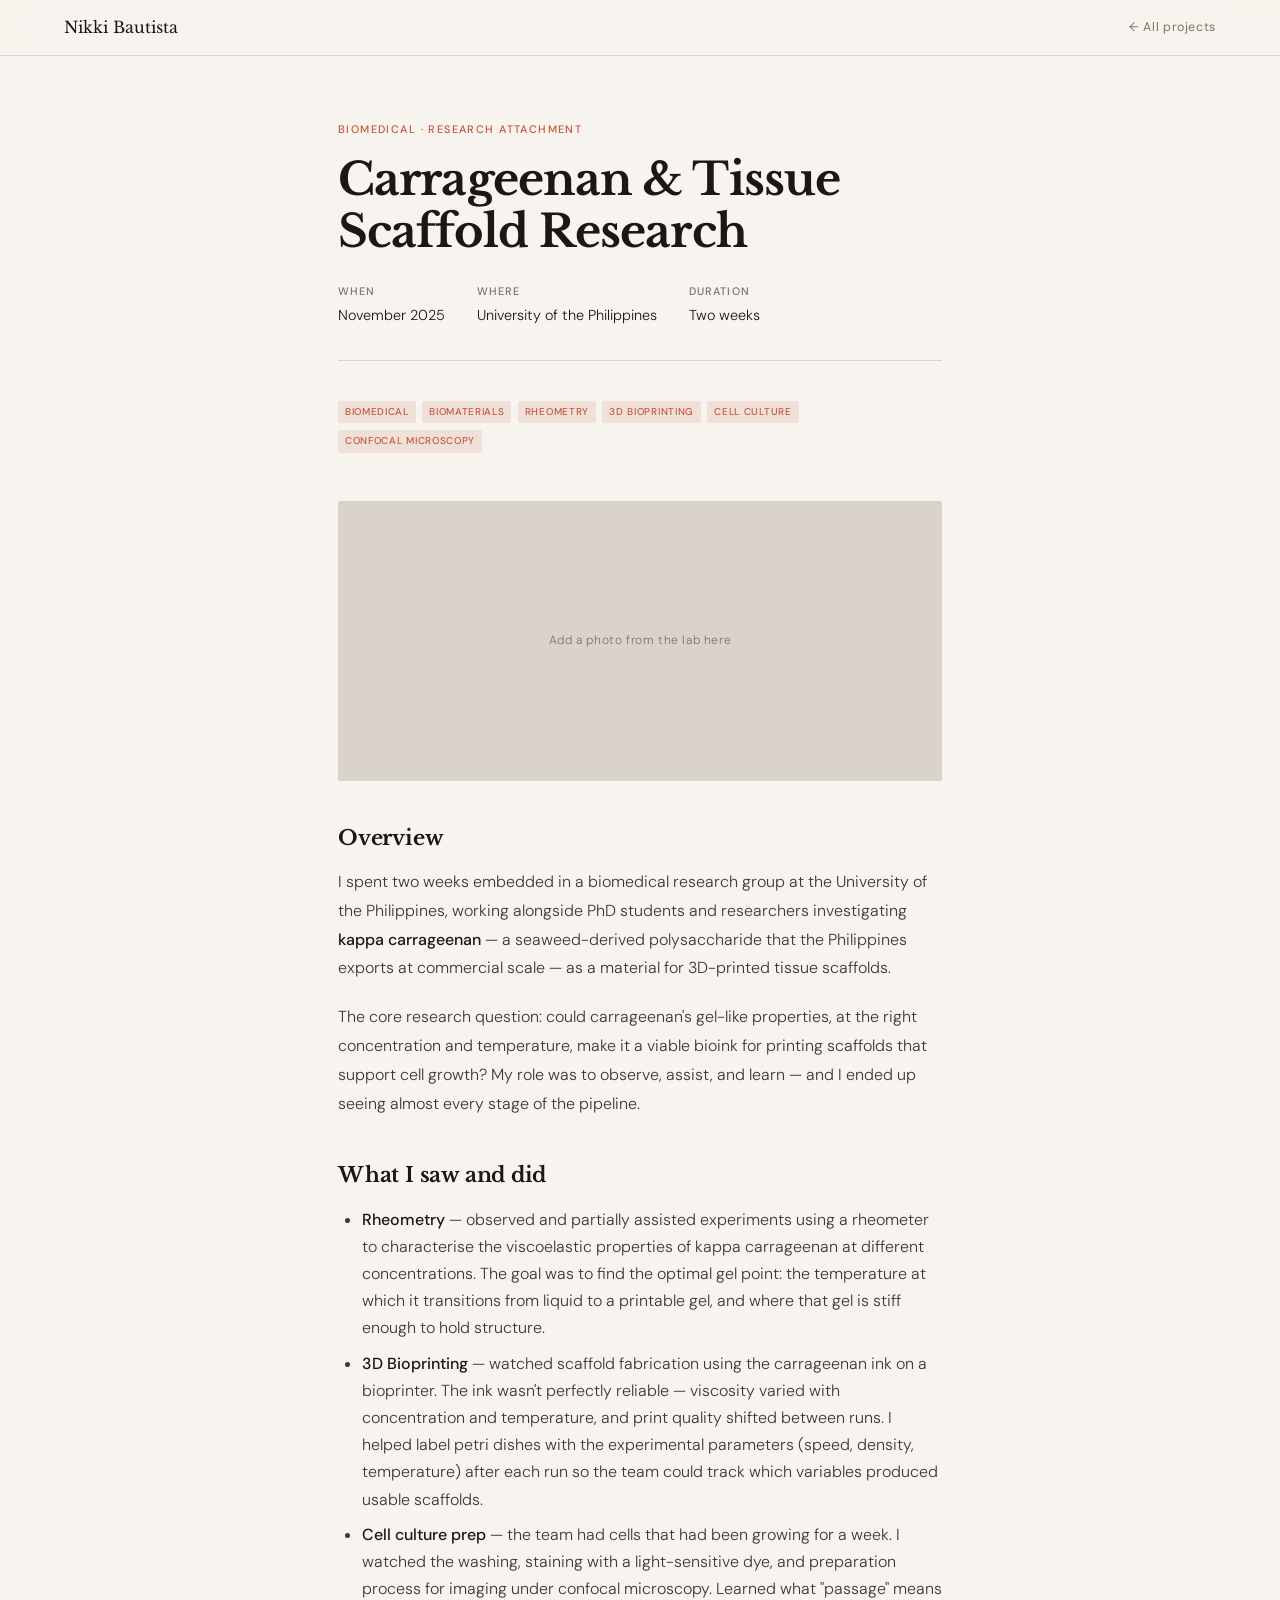
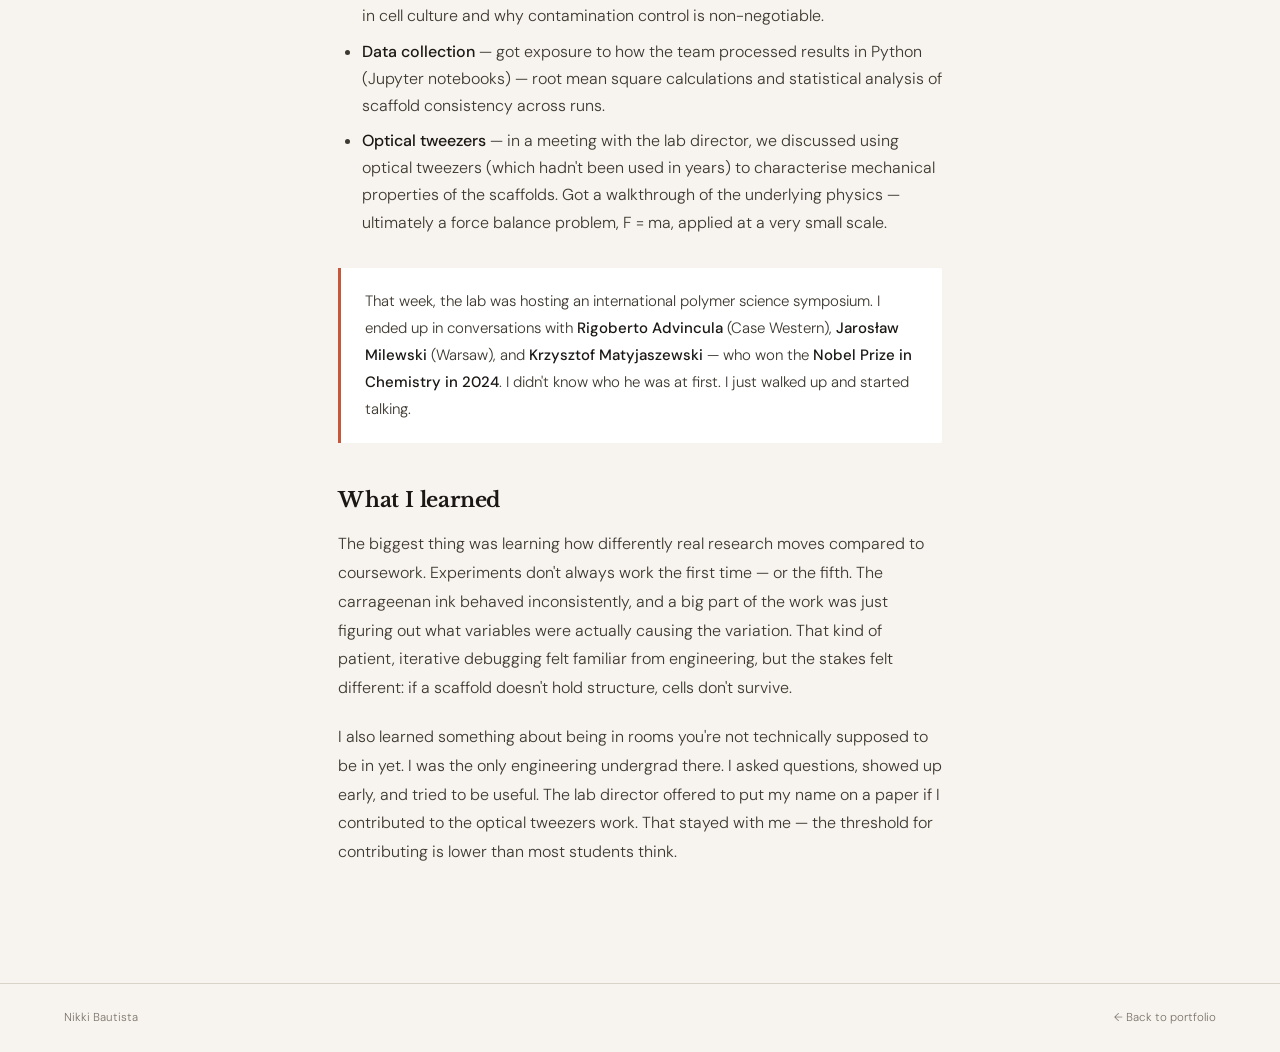
==== projects/biomedical-lab.html @ 65f983f9 "Initial portfolio — index, elevator, biomedical project pages" ====
<!DOCTYPE html>
<html lang="en">
<head>
  <meta charset="UTF-8" />
  <meta name="viewport" content="width=device-width, initial-scale=1.0" />
  <title>Biomedical Research — Nikki Bautista</title>
  <link rel="preconnect" href="https://fonts.googleapis.com" />
  <link rel="preconnect" href="https://fonts.gstatic.com" crossorigin />
  <link href="https://fonts.googleapis.com/css2?family=Libre+Baskerville:ital,wght@0,400;0,700;1,400&family=DM+Sans:opsz,wght@9..40,300;9..40,400;9..40,500&display=swap" rel="stylesheet" />
  <style>
    *, *::before, *::after { box-sizing: border-box; margin: 0; padding: 0; }
    :root {
      --cream: #F7F4EF; --ink: #1A1714; --ink-soft: #3D3830; --ink-muted: #7A7368;
      --accent: #C8563A; --accent-light: #F0E0DA; --rule: #D9D3C9; --white: #FFFFFF;
      --serif: 'Libre Baskerville', Georgia, serif; --sans: 'DM Sans', system-ui, sans-serif;
    }
    html { font-size: 16px; scroll-behavior: smooth; }
    body { background: var(--cream); color: var(--ink); font-family: var(--sans); font-weight: 300; line-height: 1.7; -webkit-font-smoothing: antialiased; }
    nav { position: fixed; top: 0; left: 0; right: 0; z-index: 100; background: rgba(247,244,239,0.94); backdrop-filter: blur(14px); -webkit-backdrop-filter: blur(14px); border-bottom: 1px solid var(--rule); padding: 0 clamp(1.5rem,5vw,4rem); height: 56px; display: flex; align-items: center; justify-content: space-between; }
    .nav-name { font-family: var(--serif); font-size: 1rem; color: var(--ink); text-decoration: none; }
    .nav-back { font-size: 0.78rem; font-weight: 400; letter-spacing: 0.05em; color: var(--ink-muted); text-decoration: none; display: flex; align-items: center; gap: 0.4rem; transition: color 0.2s; }
    .nav-back:hover { color: var(--accent); }
    .page { padding-top: calc(56px + 4rem); padding-bottom: 6rem; max-width: 700px; margin: 0 auto; padding-left: clamp(1.5rem,5vw,3rem); padding-right: clamp(1.5rem,5vw,3rem); }
    .project-eyebrow { font-size: 0.68rem; font-weight: 500; letter-spacing: 0.13em; text-transform: uppercase; color: var(--accent); margin-bottom: 1rem; }
    h1 { font-family: var(--serif); font-size: clamp(1.9rem, 5vw, 2.8rem); font-weight: 700; line-height: 1.15; letter-spacing: -0.02em; margin-bottom: 1.5rem; }
    .meta { display: flex; gap: 2rem; flex-wrap: wrap; margin-bottom: 2.5rem; padding-bottom: 2rem; border-bottom: 1px solid var(--rule); }
    .meta-label { font-size: 0.68rem; font-weight: 500; letter-spacing: 0.1em; text-transform: uppercase; color: var(--ink-muted); margin-bottom: 0.2rem; }
    .meta-value { font-size: 0.9rem; color: var(--ink); }
    .project-tags { display: flex; flex-wrap: wrap; gap: 0.4rem; margin-bottom: 3rem; }
    .project-tag { font-size: 0.62rem; font-weight: 500; letter-spacing: 0.07em; text-transform: uppercase; padding: 0.3em 0.7em; background: var(--accent-light); color: var(--accent); border-radius: 2px; }
    .prose h2 { font-family: var(--serif); font-size: 1.3rem; font-weight: 700; margin: 2.5rem 0 0.75rem; letter-spacing: -0.01em; }
    .prose p { color: var(--ink-soft); font-size: 1rem; margin-bottom: 1.25rem; line-height: 1.8; }
    .prose ul { margin: 0 0 1.25rem 1.5rem; color: var(--ink-soft); }
    .prose li { margin-bottom: 0.5rem; font-size: 1rem; line-height: 1.7; }
    .prose strong { color: var(--ink); font-weight: 500; }
    .callout { background: var(--white); border-left: 3px solid var(--accent); padding: 1.25rem 1.5rem; margin: 2rem 0; border-radius: 0 2px 2px 0; }
    .callout p { margin-bottom: 0; font-size: 0.9375rem; }
    .image-placeholder { background: var(--rule); border-radius: 2px; width: 100%; height: 280px; display: flex; align-items: center; justify-content: center; font-size: 0.75rem; color: var(--ink-muted); margin: 2.5rem 0; letter-spacing: 0.05em; }
    footer { border-top: 1px solid var(--rule); padding: 1.5rem clamp(1.5rem,5vw,4rem); display: flex; justify-content: space-between; align-items: center; font-size: 0.72rem; color: var(--ink-muted); }
    footer a { color: inherit; text-decoration: none; }
  </style>
</head>
<body>
  <nav>
    <a href="../index.html" class="nav-name">Nikki Bautista</a>
    <a href="../index.html#projects" class="nav-back">← All projects</a>
  </nav>

  <div class="page">
    <div class="project-eyebrow">Biomedical · Research Attachment</div>
    <h1>Carrageenan &amp; Tissue Scaffold Research</h1>

    <div class="meta">
      <div class="meta-item">
        <div class="meta-label">When</div>
        <div class="meta-value">November 2025</div>
      </div>
      <div class="meta-item">
        <div class="meta-label">Where</div>
        <div class="meta-value">University of the Philippines</div>
      </div>
      <div class="meta-item">
        <div class="meta-label">Duration</div>
        <div class="meta-value">Two weeks</div>
      </div>
    </div>

    <div class="project-tags">
      <span class="project-tag">Biomedical</span>
      <span class="project-tag">Biomaterials</span>
      <span class="project-tag">Rheometry</span>
      <span class="project-tag">3D Bioprinting</span>
      <span class="project-tag">Cell Culture</span>
      <span class="project-tag">Confocal Microscopy</span>
    </div>

    <div class="image-placeholder">Add a photo from the lab here</div>

    <div class="prose">
      <h2>Overview</h2>
      <p>
        I spent two weeks embedded in a biomedical research group at the University of the Philippines, working alongside PhD students and researchers investigating <strong>kappa carrageenan</strong> — a seaweed-derived polysaccharide that the Philippines exports at commercial scale — as a material for 3D-printed tissue scaffolds.
      </p>
      <p>
        The core research question: could carrageenan's gel-like properties, at the right concentration and temperature, make it a viable bioink for printing scaffolds that support cell growth? My role was to observe, assist, and learn — and I ended up seeing almost every stage of the pipeline.
      </p>

      <h2>What I saw and did</h2>
      <ul>
        <li><strong>Rheometry</strong> — observed and partially assisted experiments using a rheometer to characterise the viscoelastic properties of kappa carrageenan at different concentrations. The goal was to find the optimal gel point: the temperature at which it transitions from liquid to a printable gel, and where that gel is stiff enough to hold structure.</li>
        <li><strong>3D Bioprinting</strong> — watched scaffold fabrication using the carrageenan ink on a bioprinter. The ink wasn't perfectly reliable — viscosity varied with concentration and temperature, and print quality shifted between runs. I helped label petri dishes with the experimental parameters (speed, density, temperature) after each run so the team could track which variables produced usable scaffolds.</li>
        <li><strong>Cell culture prep</strong> — the team had cells that had been growing for a week. I watched the washing, staining with a light-sensitive dye, and preparation process for imaging under confocal microscopy. Learned what "passage" means in cell culture and why contamination control is non-negotiable.</li>
        <li><strong>Data collection</strong> — got exposure to how the team processed results in Python (Jupyter notebooks) — root mean square calculations and statistical analysis of scaffold consistency across runs.</li>
        <li><strong>Optical tweezers</strong> — in a meeting with the lab director, we discussed using optical tweezers (which hadn't been used in years) to characterise mechanical properties of the scaffolds. Got a walkthrough of the underlying physics — ultimately a force balance problem, F = ma, applied at a very small scale.</li>
      </ul>

      <div class="callout">
        <p>
          That week, the lab was hosting an international polymer science symposium. I ended up in conversations with <strong>Rigoberto Advincula</strong> (Case Western), <strong>Jarosław Milewski</strong> (Warsaw), and <strong>Krzysztof Matyjaszewski</strong> — who won the <strong>Nobel Prize in Chemistry in 2024</strong>. I didn't know who he was at first. I just walked up and started talking.
        </p>
      </div>

      <h2>What I learned</h2>
      <p>
        The biggest thing was learning how differently real research moves compared to coursework. Experiments don't always work the first time — or the fifth. The carrageenan ink behaved inconsistently, and a big part of the work was just figuring out what variables were actually causing the variation. That kind of patient, iterative debugging felt familiar from engineering, but the stakes felt different: if a scaffold doesn't hold structure, cells don't survive.
      </p>
      <p>
        I also learned something about being in rooms you're not technically supposed to be in yet. I was the only engineering undergrad there. I asked questions, showed up early, and tried to be useful. The lab director offered to put my name on a paper if I contributed to the optical tweezers work. That stayed with me — the threshold for contributing is lower than most students think.
      </p>
    </div>
  </div>

  <footer>
    <span>Nikki Bautista</span>
    <a href="../index.html">← Back to portfolio</a>
  </footer>
</body>
</html>
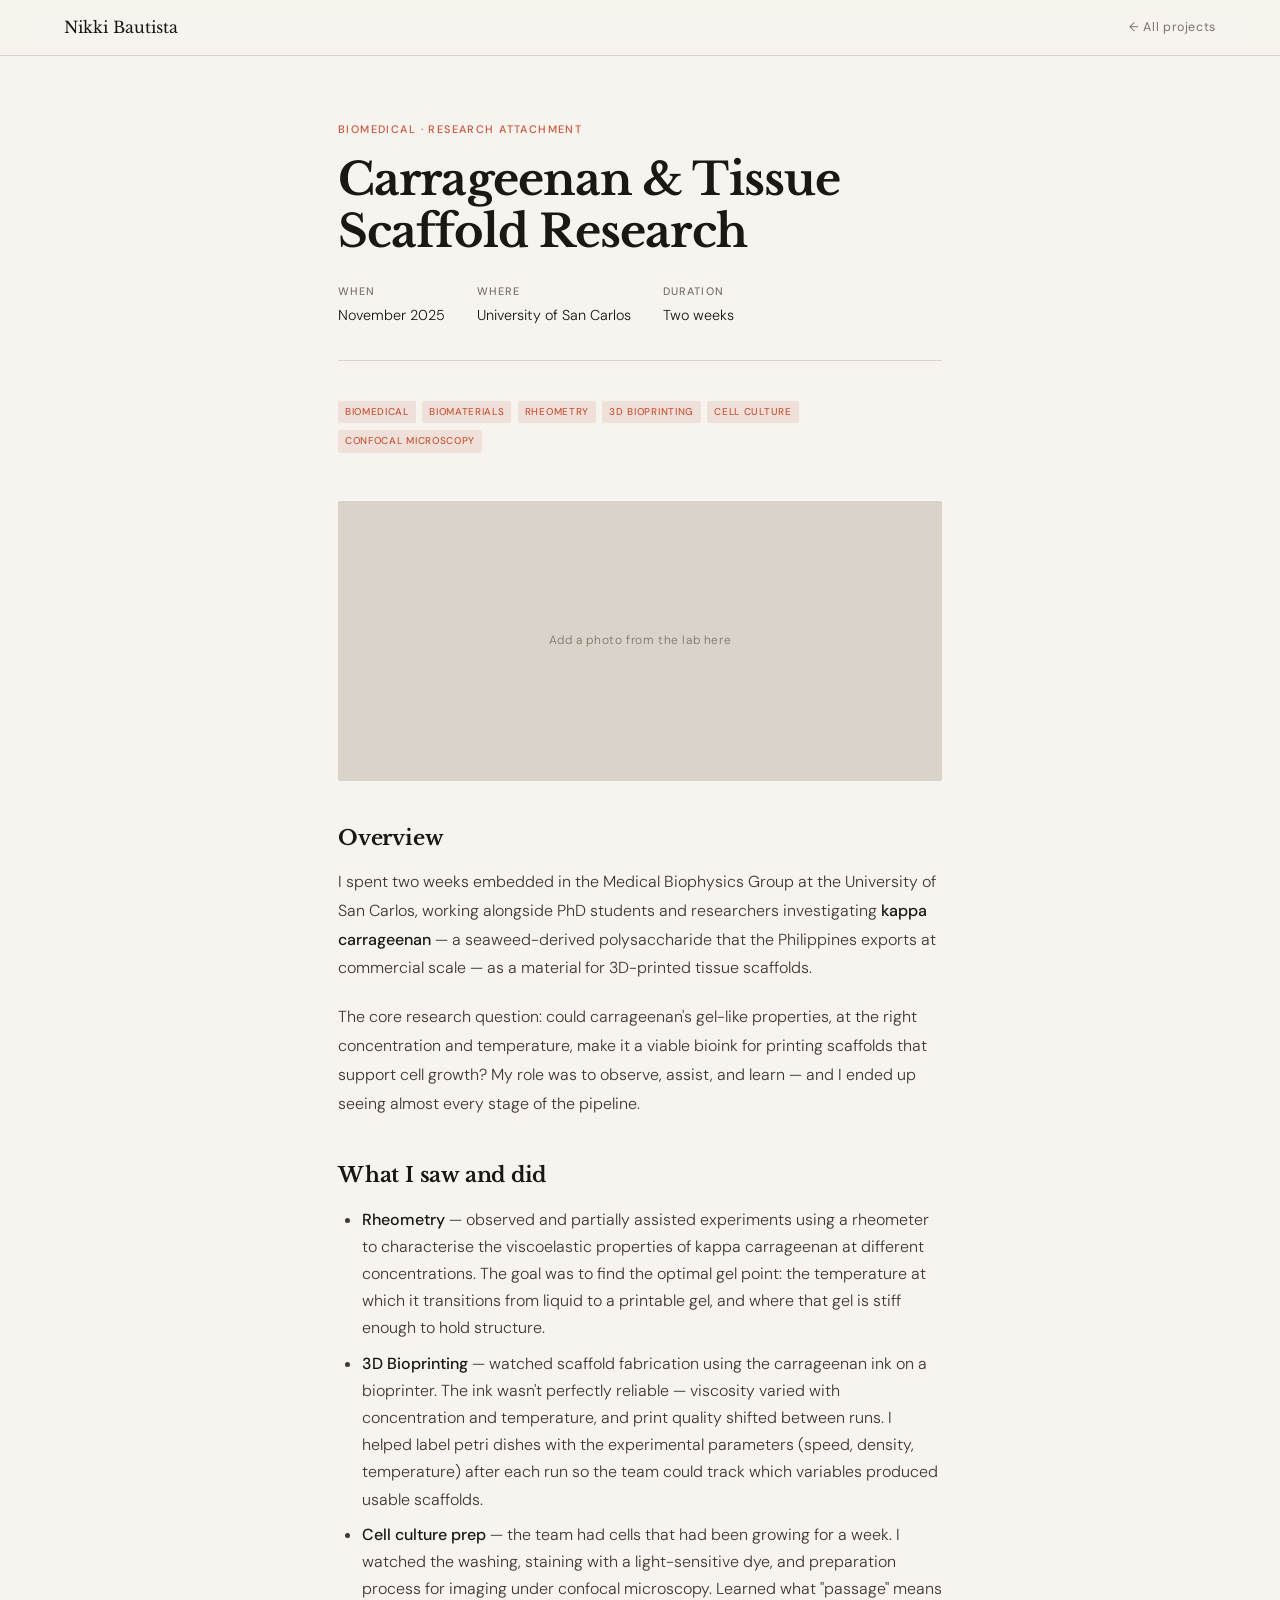
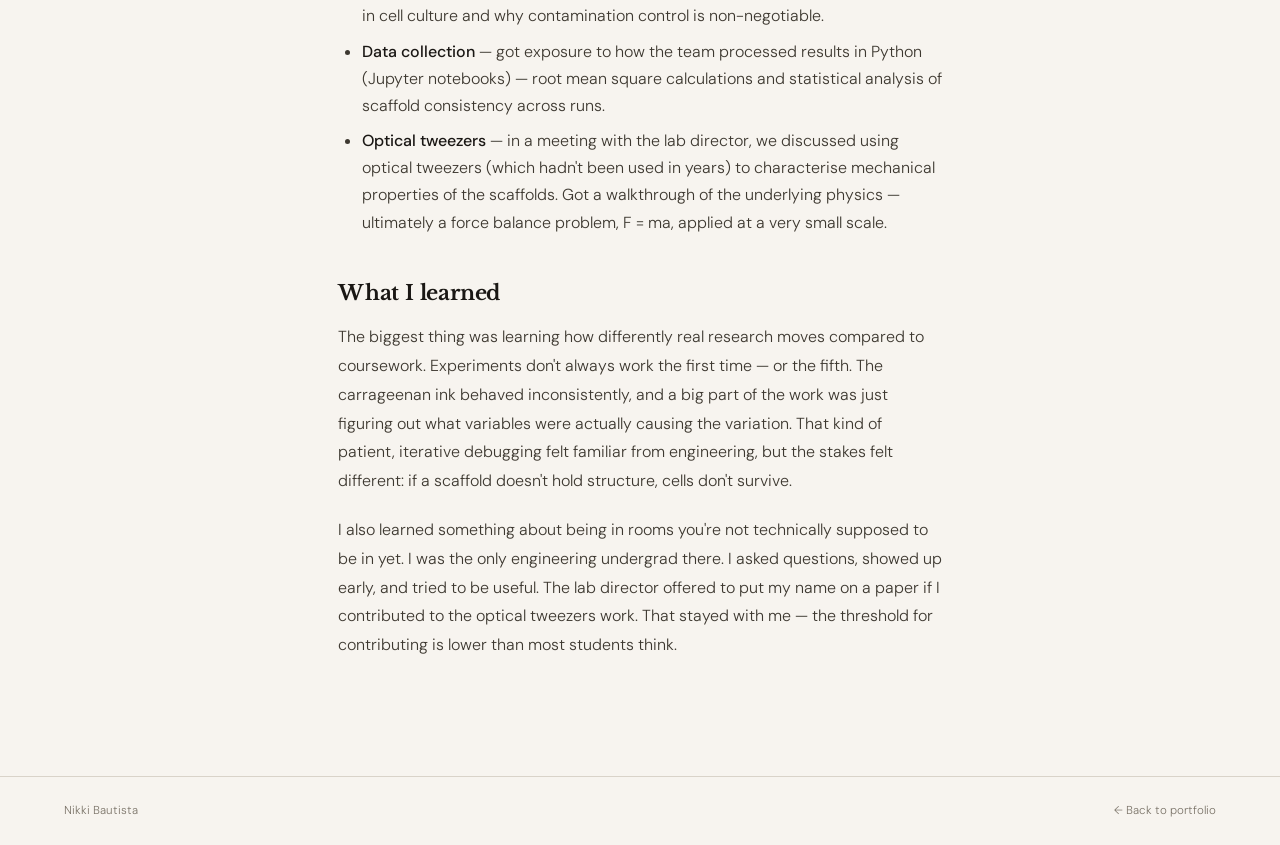
==== commit b7b19c4b: "Fix involvement section, correct lab/university names, remove Nobel mention" ====
--- a/projects/biomedical-lab.html
+++ b/projects/biomedical-lab.html
@@ -57,7 +57,7 @@
       </div>
       <div class="meta-item">
         <div class="meta-label">Where</div>
-        <div class="meta-value">University of the Philippines</div>
+        <div class="meta-value">University of San Carlos</div>
       </div>
       <div class="meta-item">
         <div class="meta-label">Duration</div>
@@ -79,7 +79,7 @@
     <div class="prose">
       <h2>Overview</h2>
       <p>
-        I spent two weeks embedded in a biomedical research group at the University of the Philippines, working alongside PhD students and researchers investigating <strong>kappa carrageenan</strong> — a seaweed-derived polysaccharide that the Philippines exports at commercial scale — as a material for 3D-printed tissue scaffolds.
+        I spent two weeks embedded in the Medical Biophysics Group at the University of San Carlos, working alongside PhD students and researchers investigating <strong>kappa carrageenan</strong> — a seaweed-derived polysaccharide that the Philippines exports at commercial scale — as a material for 3D-printed tissue scaffolds.
       </p>
       <p>
         The core research question: could carrageenan's gel-like properties, at the right concentration and temperature, make it a viable bioink for printing scaffolds that support cell growth? My role was to observe, assist, and learn — and I ended up seeing almost every stage of the pipeline.
@@ -94,13 +94,7 @@
         <li><strong>Optical tweezers</strong> — in a meeting with the lab director, we discussed using optical tweezers (which hadn't been used in years) to characterise mechanical properties of the scaffolds. Got a walkthrough of the underlying physics — ultimately a force balance problem, F = ma, applied at a very small scale.</li>
       </ul>
 
-      <div class="callout">
-        <p>
-          That week, the lab was hosting an international polymer science symposium. I ended up in conversations with <strong>Rigoberto Advincula</strong> (Case Western), <strong>Jarosław Milewski</strong> (Warsaw), and <strong>Krzysztof Matyjaszewski</strong> — who won the <strong>Nobel Prize in Chemistry in 2024</strong>. I didn't know who he was at first. I just walked up and started talking.
-        </p>
-      </div>
-
-      <h2>What I learned</h2>
+<h2>What I learned</h2>
       <p>
         The biggest thing was learning how differently real research moves compared to coursework. Experiments don't always work the first time — or the fifth. The carrageenan ink behaved inconsistently, and a big part of the work was just figuring out what variables were actually causing the variation. That kind of patient, iterative debugging felt familiar from engineering, but the stakes felt different: if a scaffold doesn't hold structure, cells don't survive.
       </p>
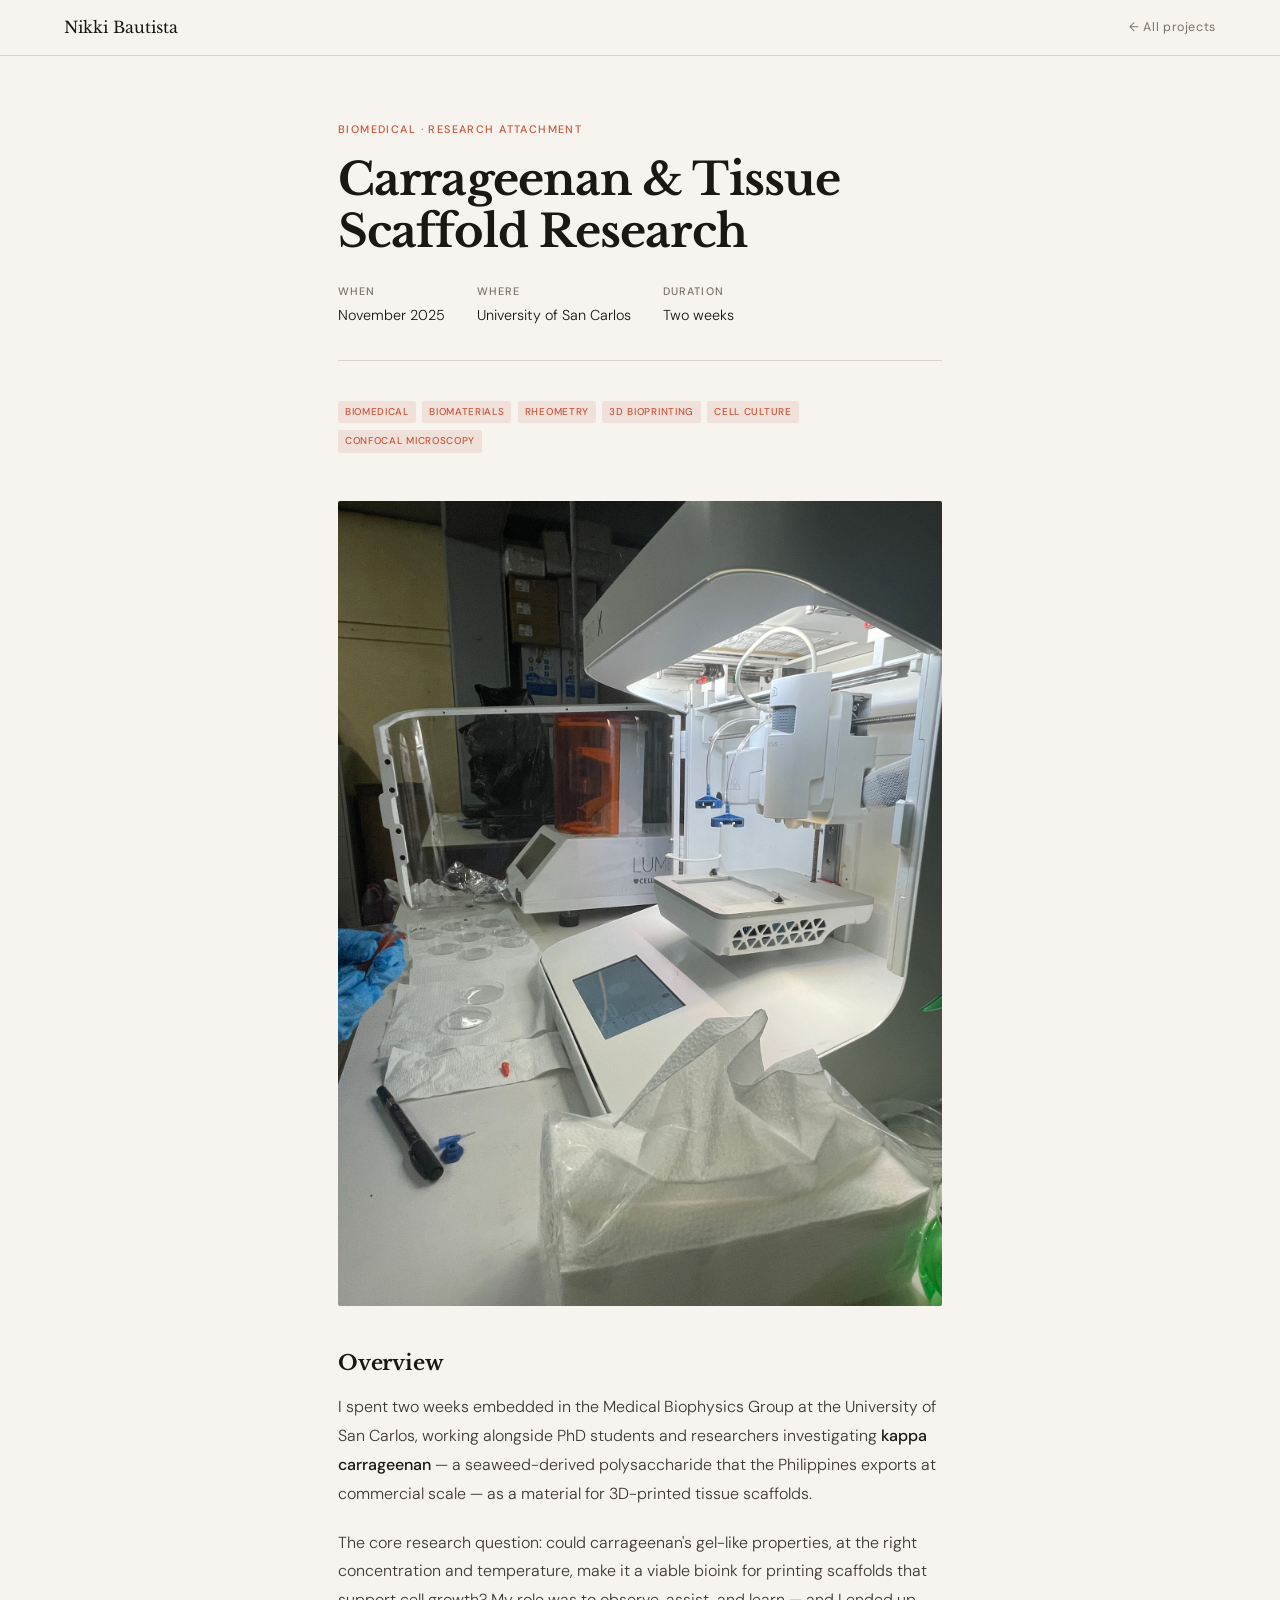
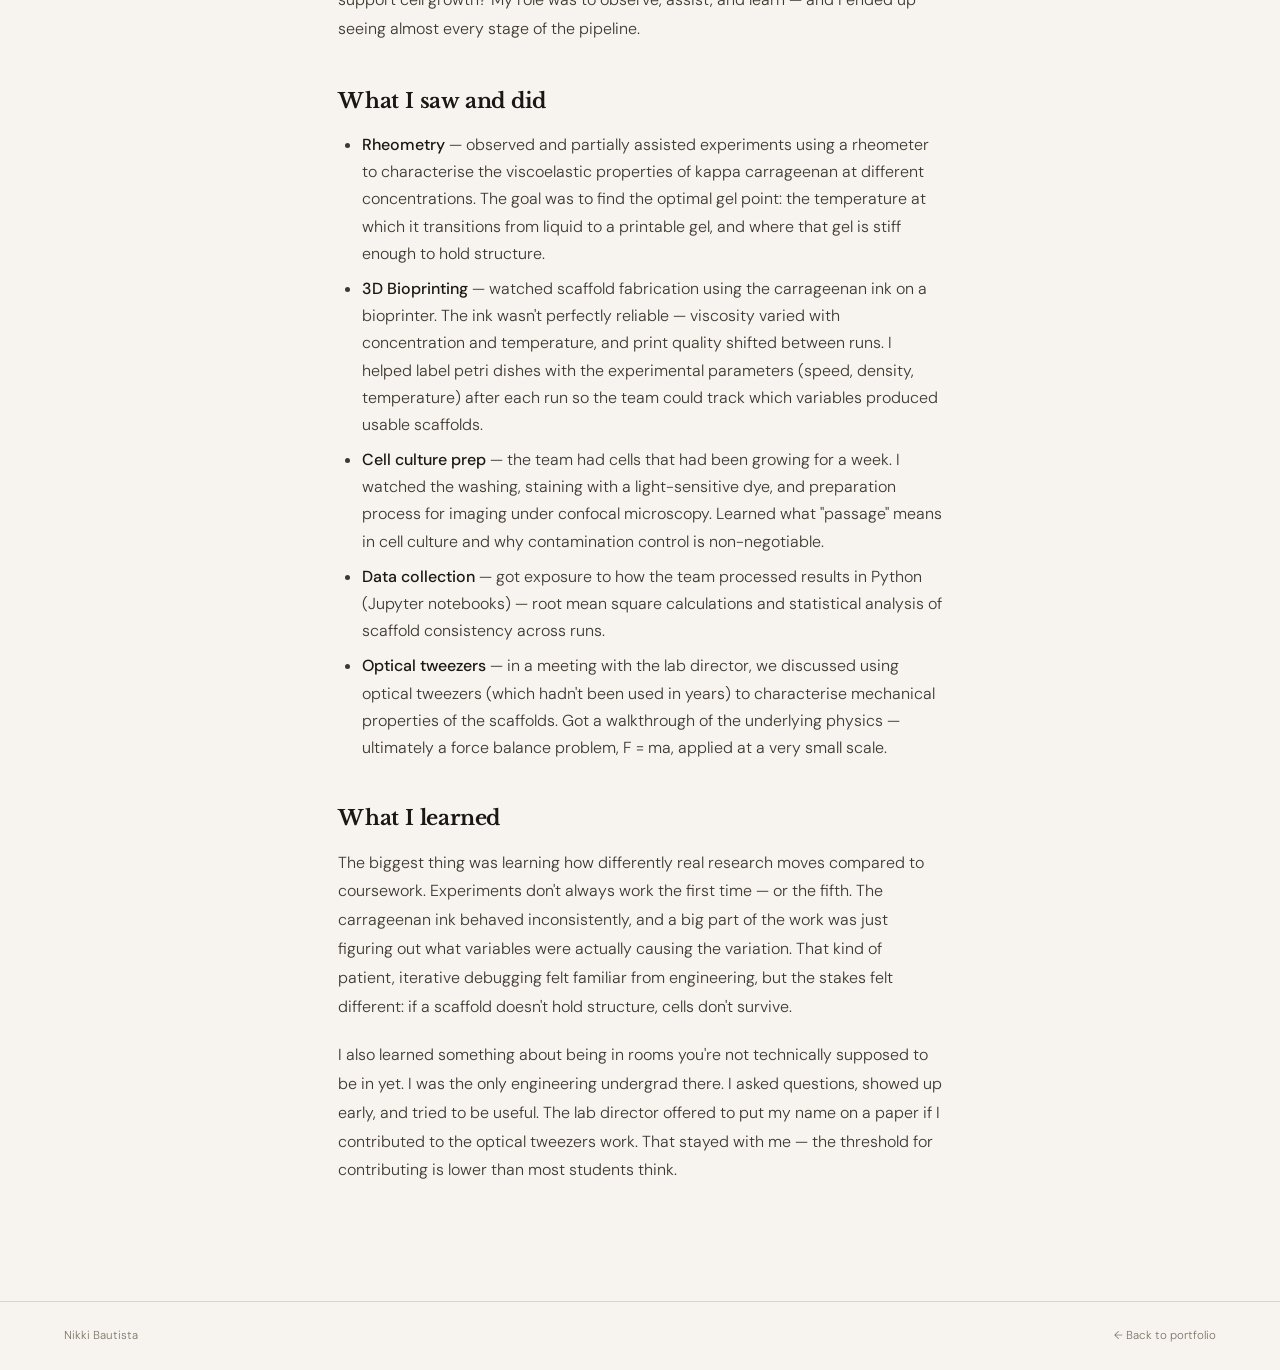
==== commit 743e90e0: "Add files via upload" ====
--- a/projects/biomedical-lab.html
+++ b/projects/biomedical-lab.html
@@ -36,6 +36,9 @@
     .callout { background: var(--white); border-left: 3px solid var(--accent); padding: 1.25rem 1.5rem; margin: 2rem 0; border-radius: 0 2px 2px 0; }
     .callout p { margin-bottom: 0; font-size: 0.9375rem; }
     .image-placeholder { background: var(--rule); border-radius: 2px; width: 100%; height: 280px; display: flex; align-items: center; justify-content: center; font-size: 0.75rem; color: var(--ink-muted); margin: 2.5rem 0; letter-spacing: 0.05em; }
+    .project-image { width: 100%; height: auto; border-radius: 2px; display: block; margin: 0; }
+    .project-figure { margin: 2.5rem 0; }
+    .project-caption { margin-top: 0.75rem; font-size: 0.88rem; color: var(--ink-muted); line-height: 1.5; }
     footer { border-top: 1px solid var(--rule); padding: 1.5rem clamp(1.5rem,5vw,4rem); display: flex; justify-content: space-between; align-items: center; font-size: 0.72rem; color: var(--ink-muted); }
     footer a { color: inherit; text-decoration: none; }
   </style>
@@ -74,7 +77,9 @@
       <span class="project-tag">Confocal Microscopy</span>
     </div>
 
-    <div class="image-placeholder">Add a photo from the lab here</div>
+    <figure class="project-figure">
+      <img src="IMG_6939.JPG" alt="Elevator rig" class="project-image" />
+    </figure>
 
     <div class="prose">
       <h2>Overview</h2>
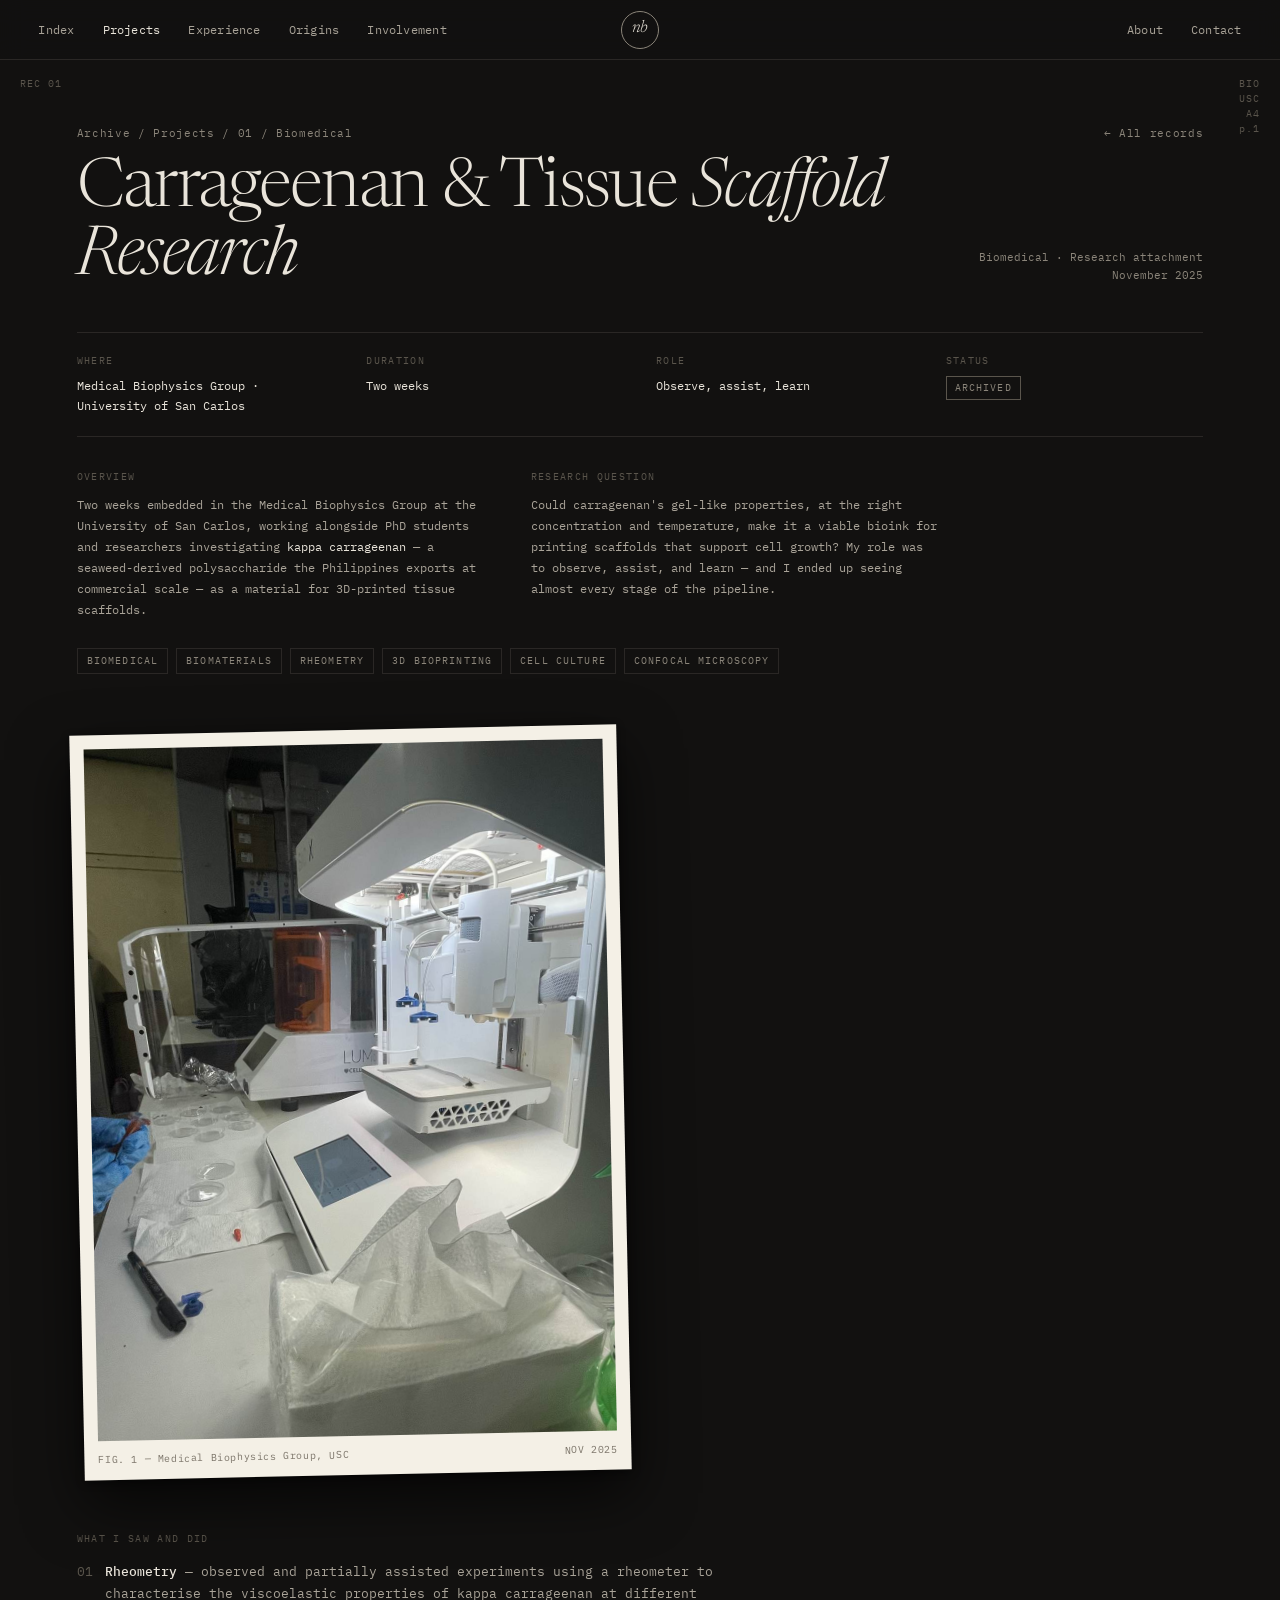
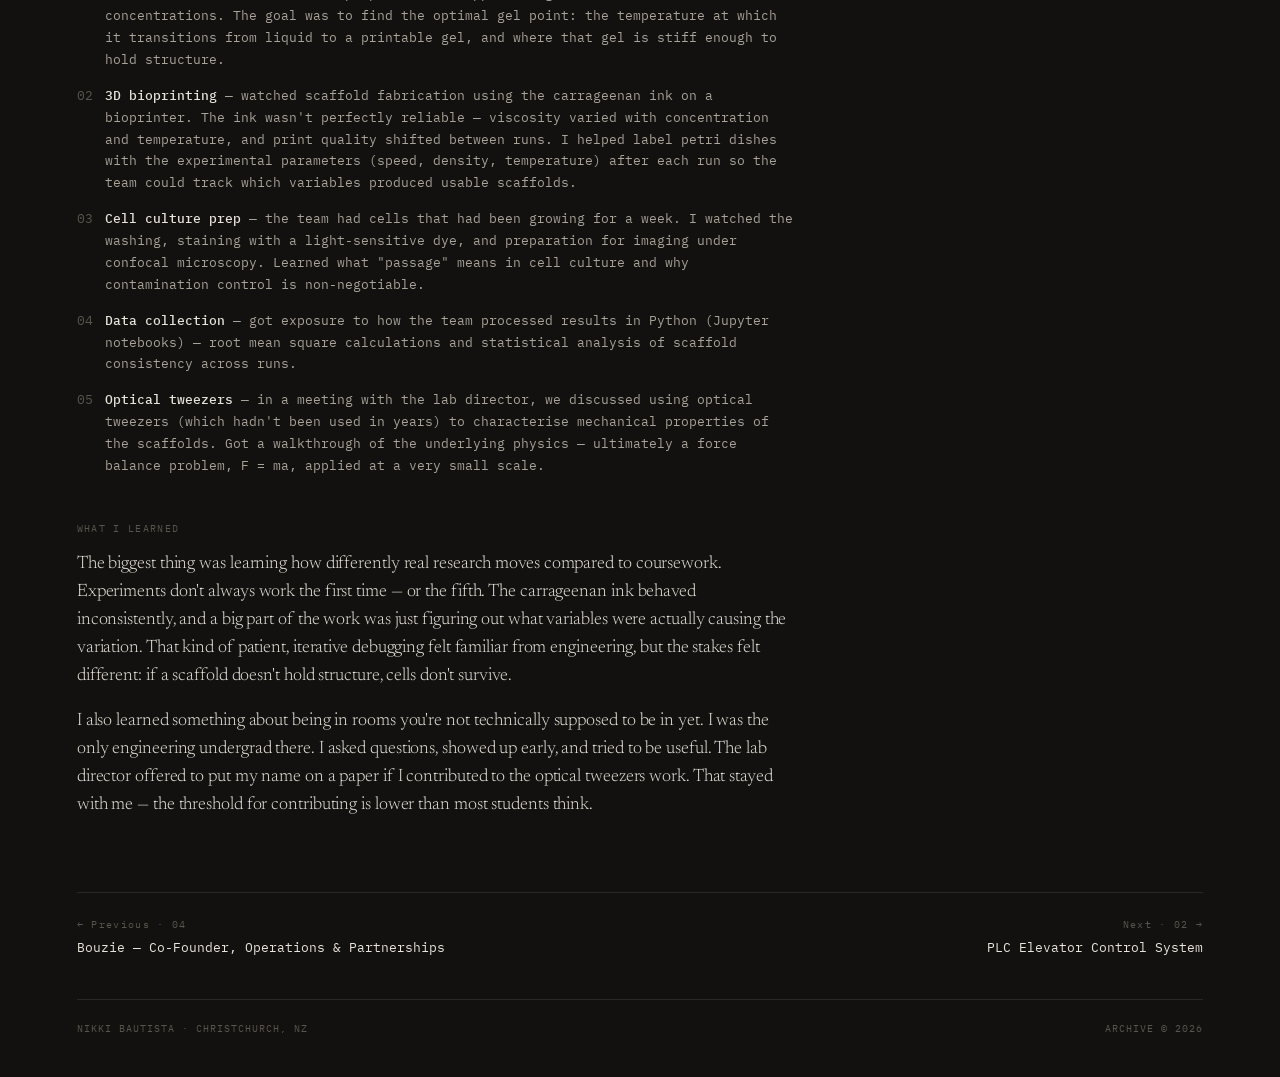
==== commit 67e3a2aa: "Redesign site as The Bautista Archive Dark archival desk: light serif display, mono metadata, and ea" ====
--- a/projects/biomedical-lab.html
+++ b/projects/biomedical-lab.html
@@ -3,115 +3,106 @@
 <head>
   <meta charset="UTF-8" />
   <meta name="viewport" content="width=device-width, initial-scale=1.0" />
-  <title>Biomedical Research — Nikki Bautista</title>
+  <title>Carrageenan & Tissue Scaffold Research — Nikki Bautista</title>
   <link rel="preconnect" href="https://fonts.googleapis.com" />
   <link rel="preconnect" href="https://fonts.gstatic.com" crossorigin />
-  <link href="https://fonts.googleapis.com/css2?family=Libre+Baskerville:ital,wght@0,400;0,700;1,400&family=DM+Sans:opsz,wght@9..40,300;9..40,400;9..40,500&display=swap" rel="stylesheet" />
-  <style>
-    *, *::before, *::after { box-sizing: border-box; margin: 0; padding: 0; }
-    :root {
-      --cream: #F7F4EF; --ink: #1A1714; --ink-soft: #3D3830; --ink-muted: #7A7368;
-      --accent: #C8563A; --accent-light: #F0E0DA; --rule: #D9D3C9; --white: #FFFFFF;
-      --serif: 'Libre Baskerville', Georgia, serif; --sans: 'DM Sans', system-ui, sans-serif;
-    }
-    html { font-size: 16px; scroll-behavior: smooth; }
-    body { background: var(--cream); color: var(--ink); font-family: var(--sans); font-weight: 300; line-height: 1.7; -webkit-font-smoothing: antialiased; }
-    nav { position: fixed; top: 0; left: 0; right: 0; z-index: 100; background: rgba(247,244,239,0.94); backdrop-filter: blur(14px); -webkit-backdrop-filter: blur(14px); border-bottom: 1px solid var(--rule); padding: 0 clamp(1.5rem,5vw,4rem); height: 56px; display: flex; align-items: center; justify-content: space-between; }
-    .nav-name { font-family: var(--serif); font-size: 1rem; color: var(--ink); text-decoration: none; }
-    .nav-back { font-size: 0.78rem; font-weight: 400; letter-spacing: 0.05em; color: var(--ink-muted); text-decoration: none; display: flex; align-items: center; gap: 0.4rem; transition: color 0.2s; }
-    .nav-back:hover { color: var(--accent); }
-    .page { padding-top: calc(56px + 4rem); padding-bottom: 6rem; max-width: 700px; margin: 0 auto; padding-left: clamp(1.5rem,5vw,3rem); padding-right: clamp(1.5rem,5vw,3rem); }
-    .project-eyebrow { font-size: 0.68rem; font-weight: 500; letter-spacing: 0.13em; text-transform: uppercase; color: var(--accent); margin-bottom: 1rem; }
-    h1 { font-family: var(--serif); font-size: clamp(1.9rem, 5vw, 2.8rem); font-weight: 700; line-height: 1.15; letter-spacing: -0.02em; margin-bottom: 1.5rem; }
-    .meta { display: flex; gap: 2rem; flex-wrap: wrap; margin-bottom: 2.5rem; padding-bottom: 2rem; border-bottom: 1px solid var(--rule); }
-    .meta-label { font-size: 0.68rem; font-weight: 500; letter-spacing: 0.1em; text-transform: uppercase; color: var(--ink-muted); margin-bottom: 0.2rem; }
-    .meta-value { font-size: 0.9rem; color: var(--ink); }
-    .project-tags { display: flex; flex-wrap: wrap; gap: 0.4rem; margin-bottom: 3rem; }
-    .project-tag { font-size: 0.62rem; font-weight: 500; letter-spacing: 0.07em; text-transform: uppercase; padding: 0.3em 0.7em; background: var(--accent-light); color: var(--accent); border-radius: 2px; }
-    .prose h2 { font-family: var(--serif); font-size: 1.3rem; font-weight: 700; margin: 2.5rem 0 0.75rem; letter-spacing: -0.01em; }
-    .prose p { color: var(--ink-soft); font-size: 1rem; margin-bottom: 1.25rem; line-height: 1.8; }
-    .prose ul { margin: 0 0 1.25rem 1.5rem; color: var(--ink-soft); }
-    .prose li { margin-bottom: 0.5rem; font-size: 1rem; line-height: 1.7; }
-    .prose strong { color: var(--ink); font-weight: 500; }
-    .callout { background: var(--white); border-left: 3px solid var(--accent); padding: 1.25rem 1.5rem; margin: 2rem 0; border-radius: 0 2px 2px 0; }
-    .callout p { margin-bottom: 0; font-size: 0.9375rem; }
-    .image-placeholder { background: var(--rule); border-radius: 2px; width: 100%; height: 280px; display: flex; align-items: center; justify-content: center; font-size: 0.75rem; color: var(--ink-muted); margin: 2.5rem 0; letter-spacing: 0.05em; }
-    .project-image { width: 100%; height: auto; border-radius: 2px; display: block; margin: 0; }
-    .project-figure { margin: 2.5rem 0; }
-    .project-caption { margin-top: 0.75rem; font-size: 0.88rem; color: var(--ink-muted); line-height: 1.5; }
-    footer { border-top: 1px solid var(--rule); padding: 1.5rem clamp(1.5rem,5vw,4rem); display: flex; justify-content: space-between; align-items: center; font-size: 0.72rem; color: var(--ink-muted); }
-    footer a { color: inherit; text-decoration: none; }
-  </style>
+  <link href="https://fonts.googleapis.com/css2?family=Newsreader:ital,opsz,wght@0,6..72,300;0,6..72,400;1,6..72,300&family=IBM+Plex+Mono:wght@400;500&display=swap" rel="stylesheet" />
+  <link rel="stylesheet" href="../assets/archive.css" />
 </head>
 <body>
-  <nav>
-    <a href="../index.html" class="nav-name">Nikki Bautista</a>
-    <a href="../index.html#projects" class="nav-back">← All projects</a>
+
+  <nav class="nav" aria-label="Primary">
+    <ul class="nav-links">
+      <li><a href="../index.html">Index</a></li>
+      <li><a href="../index.html#desk" class="current">Projects</a></li>
+      <li><a href="../index.html#experience">Experience</a></li>
+      <li><a href="../index.html#origins">Origins</a></li>
+      <li><a href="../index.html#involvement">Involvement</a></li>
+    </ul>
+    <a href="../index.html" class="seal" aria-label="Nikki Bautista — home">nb</a>
+    <ul class="nav-links right">
+      <li><a href="../index.html#about">About</a></li>
+      <li><a href="../index.html#contact">Contact</a></li>
+    </ul>
+    <button class="nav-toggle" aria-expanded="false" aria-controls="menu">Index
+      <svg width="16" height="16" viewBox="0 0 16 16" fill="none" stroke-width="1.3" aria-hidden="true"><line x1="2" y1="5" x2="14" y2="5"></line><line x1="2" y1="11" x2="14" y2="11"></line></svg>
+    </button>
   </nav>
+  <div class="nav-menu" id="menu">
+    <a href="../index.html#desk">Projects</a>
+    <a href="../index.html#experience">Experience</a>
+    <a href="../index.html#origins">Origins</a>
+    <a href="../index.html#involvement">Involvement</a>
+    <a href="../index.html#about">About</a>
+    <a href="../index.html#contact">Contact</a>
+    <div class="crumb">Archive / Projects / 01</div>
+  </div>
 
-  <div class="page">
-    <div class="project-eyebrow">Biomedical · Research Attachment</div>
-    <h1>Carrageenan &amp; Tissue Scaffold Research</h1>
+  <div class="corner tl">REC 01</div>
+  <div class="corner tr">BIO<br>USC<br>A4<br>p.1</div>
 
-    <div class="meta">
-      <div class="meta-item">
-        <div class="meta-label">When</div>
-        <div class="meta-value">November 2025</div>
+  <main class="record wrap">
+    <div class="record-top">
+      <div class="crumb"><a href="../index.html">Archive</a> / <a href="../index.html#desk">Projects</a> / 01 / Biomedical</div>
+      <a href="../index.html#desk" class="crumb">← All records</a>
+    </div>
+
+    <div class="record-title">
+      <h1 class="display">Carrageenan &amp; Tissue <em>Scaffold Research</em></h1>
+      <div class="record-when">Biomedical · Research attachment<br>November 2025</div>
+    </div>
+
+    <div class="meta-strip">
+      <div><div class="k">Where</div><div class="v">Medical Biophysics Group · University of San Carlos</div></div>
+      <div><div class="k">Duration</div><div class="v">Two weeks</div></div>
+      <div><div class="k">Role</div><div class="v">Observe, assist, learn</div></div>
+      <div><div class="k">Status</div><div class="v"><span class="status">Archived</span></div></div>
+    </div>
+
+    <div class="cols">
+      <div>
+        <div class="k">Overview</div>
+        <p>Two weeks embedded in the Medical Biophysics Group at the University of San Carlos, working alongside PhD students and researchers investigating <b style="color:#E9E4DA;font-weight:400">kappa carrageenan</b> — a seaweed-derived polysaccharide the Philippines exports at commercial scale — as a material for 3D-printed tissue scaffolds.</p>
       </div>
-      <div class="meta-item">
-        <div class="meta-label">Where</div>
-        <div class="meta-value">University of San Carlos</div>
-      </div>
-      <div class="meta-item">
-        <div class="meta-label">Duration</div>
-        <div class="meta-value">Two weeks</div>
+      <div>
+        <div class="k">Research question</div>
+        <p>Could carrageenan's gel-like properties, at the right concentration and temperature, make it a viable bioink for printing scaffolds that support cell growth? My role was to observe, assist, and learn — and I ended up seeing almost every stage of the pipeline.</p>
       </div>
     </div>
 
-    <div class="project-tags">
-      <span class="project-tag">Biomedical</span>
-      <span class="project-tag">Biomaterials</span>
-      <span class="project-tag">Rheometry</span>
-      <span class="project-tag">3D Bioprinting</span>
-      <span class="project-tag">Cell Culture</span>
-      <span class="project-tag">Confocal Microscopy</span>
+    <div class="tags">
+      <span class="tag">Biomedical</span><span class="tag">Biomaterials</span><span class="tag">Rheometry</span><span class="tag">3D Bioprinting</span><span class="tag">Cell culture</span><span class="tag">Confocal microscopy</span>
     </div>
 
-    <figure class="project-figure">
-      <img src="IMG_6939.JPG" alt="Elevator rig" class="project-image" />
-    </figure>
+    <div class="prints">
+      <figure class="print w6 r1">
+        <img src="biomed-lab.jpg" alt="In the Medical Biophysics lab at the University of San Carlos" width="1050" height="1400" loading="lazy" />
+        <figcaption class="cap"><span>FIG. 1 — Medical Biophysics Group, USC</span><span>NOV 2025</span></figcaption>
+      </figure>
+    </div>
 
     <div class="prose">
-      <h2>Overview</h2>
-      <p>
-        I spent two weeks embedded in the Medical Biophysics Group at the University of San Carlos, working alongside PhD students and researchers investigating <strong>kappa carrageenan</strong> — a seaweed-derived polysaccharide that the Philippines exports at commercial scale — as a material for 3D-printed tissue scaffolds.
-      </p>
-      <p>
-        The core research question: could carrageenan's gel-like properties, at the right concentration and temperature, make it a viable bioink for printing scaffolds that support cell growth? My role was to observe, assist, and learn — and I ended up seeing almost every stage of the pipeline.
-      </p>
-
       <h2>What I saw and did</h2>
       <ul>
-        <li><strong>Rheometry</strong> — observed and partially assisted experiments using a rheometer to characterise the viscoelastic properties of kappa carrageenan at different concentrations. The goal was to find the optimal gel point: the temperature at which it transitions from liquid to a printable gel, and where that gel is stiff enough to hold structure.</li>
-        <li><strong>3D Bioprinting</strong> — watched scaffold fabrication using the carrageenan ink on a bioprinter. The ink wasn't perfectly reliable — viscosity varied with concentration and temperature, and print quality shifted between runs. I helped label petri dishes with the experimental parameters (speed, density, temperature) after each run so the team could track which variables produced usable scaffolds.</li>
-        <li><strong>Cell culture prep</strong> — the team had cells that had been growing for a week. I watched the washing, staining with a light-sensitive dye, and preparation process for imaging under confocal microscopy. Learned what "passage" means in cell culture and why contamination control is non-negotiable.</li>
-        <li><strong>Data collection</strong> — got exposure to how the team processed results in Python (Jupyter notebooks) — root mean square calculations and statistical analysis of scaffold consistency across runs.</li>
-        <li><strong>Optical tweezers</strong> — in a meeting with the lab director, we discussed using optical tweezers (which hadn't been used in years) to characterise mechanical properties of the scaffolds. Got a walkthrough of the underlying physics — ultimately a force balance problem, F = ma, applied at a very small scale.</li>
+        <li><b>Rheometry</b> — observed and partially assisted experiments using a rheometer to characterise the viscoelastic properties of kappa carrageenan at different concentrations. The goal was to find the optimal gel point: the temperature at which it transitions from liquid to a printable gel, and where that gel is stiff enough to hold structure.</li>
+        <li><b>3D bioprinting</b> — watched scaffold fabrication using the carrageenan ink on a bioprinter. The ink wasn't perfectly reliable — viscosity varied with concentration and temperature, and print quality shifted between runs. I helped label petri dishes with the experimental parameters (speed, density, temperature) after each run so the team could track which variables produced usable scaffolds.</li>
+        <li><b>Cell culture prep</b> — the team had cells that had been growing for a week. I watched the washing, staining with a light-sensitive dye, and preparation for imaging under confocal microscopy. Learned what "passage" means in cell culture and why contamination control is non-negotiable.</li>
+        <li><b>Data collection</b> — got exposure to how the team processed results in Python (Jupyter notebooks) — root mean square calculations and statistical analysis of scaffold consistency across runs.</li>
+        <li><b>Optical tweezers</b> — in a meeting with the lab director, we discussed using optical tweezers (which hadn't been used in years) to characterise mechanical properties of the scaffolds. Got a walkthrough of the underlying physics — ultimately a force balance problem, F = ma, applied at a very small scale.</li>
       </ul>
 
-<h2>What I learned</h2>
-      <p>
-        The biggest thing was learning how differently real research moves compared to coursework. Experiments don't always work the first time — or the fifth. The carrageenan ink behaved inconsistently, and a big part of the work was just figuring out what variables were actually causing the variation. That kind of patient, iterative debugging felt familiar from engineering, but the stakes felt different: if a scaffold doesn't hold structure, cells don't survive.
-      </p>
-      <p>
-        I also learned something about being in rooms you're not technically supposed to be in yet. I was the only engineering undergrad there. I asked questions, showed up early, and tried to be useful. The lab director offered to put my name on a paper if I contributed to the optical tweezers work. That stayed with me — the threshold for contributing is lower than most students think.
-      </p>
+      <h2>What I learned</h2>
+      <p>The biggest thing was learning how differently real research moves compared to coursework. Experiments don't always work the first time — or the fifth. The carrageenan ink behaved inconsistently, and a big part of the work was just figuring out what variables were actually causing the variation. That kind of patient, iterative debugging felt familiar from engineering, but the stakes felt different: if a scaffold doesn't hold structure, cells don't survive.</p>
+      <p>I also learned something about being in rooms you're not technically supposed to be in yet. I was the only engineering undergrad there. I asked questions, showed up early, and tried to be useful. The lab director offered to put my name on a paper if I contributed to the optical tweezers work. That stayed with me — the threshold for contributing is lower than most students think.</p>
     </div>
-  </div>
 
-  <footer>
-    <span>Nikki Bautista</span>
-    <a href="../index.html">← Back to portfolio</a>
-  </footer>
+    <div class="pn">
+      <a href="bouzie.html"><span class="k">← Previous · 04</span><span class="t">Bouzie — Co-Founder, Operations &amp; Partnerships</span></a>
+      <a href="elevator.html" class="next"><span class="k">Next · 02 →</span><span class="t">PLC Elevator Control System</span></a>
+    </div>
+    <div class="footer"><span>NIKKI BAUTISTA · CHRISTCHURCH, NZ</span><span>ARCHIVE © 2026</span></div>
+  </main>
+
+  <script src="../assets/desk.js"></script>
 </body>
 </html>
--- a/assets/archive.css
+++ b/assets/archive.css
@@ -0,0 +1,385 @@
+/* ─────────────────────────────────────────────────────────────
+   The Bautista Archive — shared stylesheet
+   Dark archival desk: light serif display, mono metadata,
+   physical-document artefacts.
+   ───────────────────────────────────────────────────────────── */
+
+*, *::before, *::after { box-sizing: border-box; margin: 0; padding: 0; }
+
+:root {
+  --bg: #121110;
+  --panel: #191817;
+  --ink: #E9E4DA;
+  --ink-2: #A9A398;
+  --muted: #8B857A;
+  --dim: #5A554C;
+  --rule: #2A2725;
+  --accent: #3A5BFF;
+  --accent-ink: #FFFFFF;
+
+  --paper: #F4F0E6;
+  --paper-ink: #2B2620;
+  --paper-muted: #7A7368;
+  --cream: #EFE8D8;
+  --manila: #D8C094;
+  --manila-tab: #CDB27E;
+  --manila-ink: #3A2F16;
+  --ticket: #F2D9C2;
+  --ticket-ink: #3A2A1E;
+  --coaster: #E8DCC4;
+  --pcb: #0F3322;
+  --copper: #C98A3E;
+  --stamp: #A8452E;
+
+  --serif: 'Newsreader', Georgia, 'Times New Roman', serif;
+  --mono: 'IBM Plex Mono', 'SFMono-Regular', Menlo, Consolas, monospace;
+
+  --gutter: clamp(20px, 6vw, 96px);
+  --shadow-art: 0 18px 40px rgba(0,0,0,0.55), 0 2px 6px rgba(0,0,0,0.4);
+  --shadow-photo: 0 24px 60px rgba(0,0,0,0.65), 0 2px 8px rgba(0,0,0,0.45);
+}
+
+html { scroll-behavior: smooth; -webkit-text-size-adjust: 100%; }
+body {
+  background: var(--bg);
+  color: var(--ink);
+  font-family: var(--mono);
+  font-size: 12.5px;
+  line-height: 1.7;
+  -webkit-font-smoothing: antialiased;
+  overflow-x: hidden;
+}
+a { color: var(--ink); text-decoration: none; }
+a:hover { color: #fff; }
+img { max-width: 100%; display: block; }
+::selection { background: var(--accent); color: #fff; }
+
+.wrap { padding-left: var(--gutter); padding-right: var(--gutter); }
+
+/* ── Type helpers ─────────────────────────────────────────── */
+.label { font-size: 10.5px; letter-spacing: 0.14em; text-transform: uppercase; color: var(--muted); }
+.label-dim { font-size: 10.5px; letter-spacing: 0.14em; text-transform: uppercase; color: var(--dim); }
+.crumb { font-size: 11px; letter-spacing: 0.06em; color: var(--muted); }
+.crumb a { color: var(--muted); }
+.crumb a:hover { color: var(--ink); }
+.display { font-family: var(--serif); font-weight: 300; letter-spacing: -0.025em; line-height: 0.98; color: var(--ink); }
+.display em { font-style: italic; }
+.status {
+  display: inline-block; font-size: 9.5px; letter-spacing: 0.12em; text-transform: uppercase;
+  padding: 3px 8px; border: 1px solid var(--dim); color: var(--muted); white-space: nowrap;
+}
+.status.active { border-color: var(--accent); color: var(--accent); }
+.tag { font-size: 9.5px; letter-spacing: 0.12em; text-transform: uppercase; padding: 4px 9px; border: 1px solid var(--rule); color: var(--muted); }
+.tags { display: flex; flex-wrap: wrap; gap: 8px; }
+.ulink { border-bottom: 1px solid currentColor; padding-bottom: 1px; }
+
+/* ── Corner annotations ───────────────────────────────────── */
+.corner { position: absolute; top: 76px; font-size: 10px; letter-spacing: 0.1em; color: var(--dim); line-height: 1.5; z-index: 2; pointer-events: none; }
+.corner.tl { left: 20px; }
+.corner.tr { right: 20px; text-align: right; }
+@media (max-width: 900px) { .corner { display: none; } }
+
+/* ── Nav ──────────────────────────────────────────────────── */
+.nav {
+  position: sticky; top: 0; z-index: 50;
+  display: grid; grid-template-columns: 1fr auto 1fr; align-items: center;
+  height: 60px; padding: 0 clamp(16px, 3vw, 40px);
+  background: rgba(18,17,16,0.88); backdrop-filter: blur(12px); -webkit-backdrop-filter: blur(12px);
+  border-bottom: 1px solid var(--rule);
+}
+.nav-links { display: flex; gap: clamp(16px, 2.2vw, 28px); font-size: 11.5px; letter-spacing: 0.02em; list-style: none; }
+.nav-links.right { justify-content: flex-end; }
+.nav-links a { color: var(--ink-2); }
+.nav-links a:hover, .nav-links a.current { color: var(--ink); }
+.seal {
+  width: 38px; height: 38px; border: 1px solid var(--muted); border-radius: 50%;
+  display: flex; align-items: center; justify-content: center;
+  font-family: var(--serif); font-style: italic; font-weight: 300; font-size: 17px; color: var(--ink); letter-spacing: -0.02em;
+  transition: border-color 0.2s;
+}
+.seal:hover { border-color: var(--ink); color: var(--ink); }
+.nav-toggle { display: none; }
+@media (max-width: 760px) {
+  .nav { grid-template-columns: auto 1fr auto; height: 56px; }
+  .nav-links { display: none; }
+  .nav .seal { order: 0; width: 34px; height: 34px; font-size: 15px; }
+  .nav-toggle {
+    display: flex; align-items: center; gap: 8px; order: 2; justify-self: end;
+    background: none; border: 0; color: var(--ink-2); font: inherit; font-size: 11px; letter-spacing: 0.1em; text-transform: uppercase;
+    min-height: 44px; padding: 0 4px; cursor: pointer;
+  }
+  .nav-toggle svg { stroke: currentColor; }
+  .nav-menu {
+    position: fixed; inset: 56px 0 0 0; background: var(--bg); z-index: 49;
+    display: none; flex-direction: column; padding: 24px var(--gutter);
+    border-top: 1px solid var(--rule);
+  }
+  .nav-menu.open { display: flex; }
+  .nav-menu a { font-family: var(--serif); font-weight: 300; font-size: 34px; letter-spacing: -0.02em; line-height: 1.25; padding: 10px 0; border-bottom: 1px solid var(--rule); color: var(--ink); }
+  .nav-menu .crumb { margin-top: 20px; }
+}
+@media (min-width: 761px) { .nav-menu { display: none !important; } }
+
+/* ── Hero ─────────────────────────────────────────────────── */
+.hero { padding-top: 64px; position: relative; }
+.hero-top { display: flex; justify-content: space-between; align-items: flex-start; gap: 20px; }
+.view-toggle { display: flex; gap: 10px; align-items: center; }
+.hero-title { display: flex; justify-content: space-between; align-items: flex-end; gap: 32px; margin-top: 14px; flex-wrap: wrap; }
+.hero h1 { font-size: clamp(56px, 7.3vw, 104px); }
+.hero-meta { font-size: 11px; line-height: 1.6; color: var(--muted); text-align: right; padding-bottom: 10px; }
+.hero-about { display: grid; grid-template-columns: repeat(2, minmax(0, 1fr)); gap: 48px; max-width: 760px; margin-top: 36px; font-size: 12px; line-height: 1.75; color: var(--ink-2); }
+@media (max-width: 760px) {
+  .hero { padding-top: 36px; }
+  .hero-meta { text-align: left; padding-bottom: 0; }
+  .hero-about { grid-template-columns: 1fr; gap: 16px; font-size: 12.5px; margin-top: 22px; }
+}
+
+/* ── The desk ─────────────────────────────────────────────── */
+.desk {
+  position: relative; height: 700px; margin: 36px var(--gutter) 0;
+}
+.art {
+  position: absolute;
+  left: var(--x); top: var(--y);
+  transform: rotate(var(--r));
+  cursor: grab; user-select: none; -webkit-user-select: none; touch-action: none;
+  transition: filter 0.18s ease;
+  will-change: transform;
+}
+.art:hover { filter: brightness(1.05); }
+.art.dragging { cursor: grabbing; filter: brightness(1.05); }
+.art img { pointer-events: none; }
+.art a { cursor: pointer; }
+.desk-hint { position: absolute; left: 0; bottom: 0; display: flex; align-items: center; gap: 8px; font-size: 10px; letter-spacing: 0.1em; color: var(--dim); pointer-events: none; }
+.desk-hint svg { stroke: var(--dim); }
+
+/* entrance */
+@media (prefers-reduced-motion: no-preference) {
+  .desk.ready .art { animation: settle 0.7s cubic-bezier(0.2, 0.7, 0.2, 1) both; animation-delay: calc(var(--i, 0) * 70ms); }
+  @keyframes settle {
+    from { opacity: 0; transform: translateY(-26px) rotate(calc(var(--r) - 4deg)); }
+    to   { opacity: 1; transform: translateY(0) rotate(var(--r)); }
+  }
+  .desk.ready .art.moved { animation: none; }
+}
+
+/* mobile: the pile stacks */
+@media (max-width: 760px) {
+  .desk { height: auto; display: flex; flex-direction: column; align-items: center; padding: 20px 0 40px; gap: 0; }
+  .art { position: relative; left: auto !important; top: auto !important; cursor: default; touch-action: auto; margin-top: -18px; }
+  .art:first-child { margin-top: 0; }
+  .desk-hint { display: none; }
+}
+
+/* artefact: lab record card */
+.art-lab { width: 300px; background: var(--cream); color: var(--paper-ink); padding: 14px 16px 12px; box-shadow: var(--shadow-art); }
+.art-lab .hd { display: flex; justify-content: space-between; font-size: 9.5px; letter-spacing: 0.12em; color: var(--paper-muted); border-bottom: 1px solid #C9BFAB; padding-bottom: 6px; }
+.art-lab .ttl { font-size: 15px; font-weight: 500; letter-spacing: 0.04em; margin-top: 10px; }
+.art-lab .grid { display: grid; grid-template-columns: auto 1fr; gap: 4px 12px; font-size: 10.5px; margin-top: 8px; line-height: 1.5; color: #4A443B; }
+.art-lab .ft { display: flex; justify-content: space-between; align-items: flex-end; margin-top: 12px; }
+.art-lab a { color: var(--paper-ink); }
+.stamp { width: 54px; height: 54px; border: 2px solid var(--stamp); border-radius: 50%; display: flex; align-items: center; justify-content: center; font-size: 8px; letter-spacing: 0.1em; color: var(--stamp); transform: rotate(-12deg); opacity: 0.85; }
+
+/* artefact: manila folder */
+.art-folder { width: 340px; }
+.art-folder .tab { width: 120px; height: 22px; background: var(--manila-tab); border-radius: 4px 4px 0 0; margin-left: 14px; display: flex; align-items: center; padding: 0 10px; font-size: 9.5px; letter-spacing: 0.12em; color: #4A3D22; }
+.art-folder .body { position: relative; background: var(--manila); height: 224px; box-shadow: var(--shadow-art); overflow: hidden; }
+.art-folder .sheet { position: absolute; left: 22px; top: -6px; width: 300px; background: var(--paper); padding: 12px 14px; transform: rotate(-1.2deg); box-shadow: 0 4px 12px rgba(0,0,0,0.25); }
+.art-folder .sheet .cap { font-size: 9px; letter-spacing: 0.12em; color: var(--paper-muted); }
+.art-folder .sheet svg { margin-top: 6px; display: block; }
+.art-folder .ft { position: absolute; left: 0; right: 0; bottom: 0; padding: 12px 16px; background: var(--manila); display: flex; justify-content: space-between; align-items: center; border-top: 1px solid #C2A56C; font-size: 11px; color: var(--manila-ink); }
+.art-folder a { color: var(--manila-ink); }
+
+/* artefact: drawing */
+.art-drawing { width: 330px; background: #FBF9F4; color: var(--paper-ink); padding: 10px; box-shadow: var(--shadow-art); }
+.art-drawing .frame { border: 1px solid var(--paper-ink); padding: 8px 10px 6px; }
+.art-drawing .hd { display: flex; justify-content: space-between; font-size: 7.5px; letter-spacing: 0.1em; color: var(--dim); }
+.art-drawing svg { margin-top: 6px; display: block; }
+.art-drawing .tb { display: flex; justify-content: space-between; align-items: center; border-top: 1px solid var(--paper-ink); margin-top: 6px; padding-top: 6px; }
+.art-drawing .tb .org { font-size: 8px; letter-spacing: 0.1em; line-height: 1.4; color: var(--dim); }
+.art-drawing .tb .name { font-size: 10.5px; letter-spacing: 0.08em; font-weight: 500; }
+.art-drawing .ft, .art-photo .ft, .art-pcb .ft { display: flex; justify-content: space-between; gap: 12px; margin-top: 8px; font-size: 10px; letter-spacing: 0.06em; color: var(--paper-muted); }
+.art-drawing a { color: var(--paper-ink); }
+
+/* artefact: photograph */
+.art-photo { width: 500px; background: var(--paper); padding: 12px 12px 10px; box-shadow: var(--shadow-photo); }
+.art-photo img { width: 100%; height: auto; }
+.art-photo a { color: var(--paper-ink); }
+
+/* artefact: pcb print */
+.art-pcb { width: 300px; background: var(--pcb); padding: 10px; box-shadow: 0 18px 40px rgba(0,0,0,0.6), 0 2px 6px rgba(0,0,0,0.5); }
+.art-pcb svg { display: block; width: 100%; height: auto; }
+.art-pcb img { width: 100%; height: auto; }
+.art-pcb .ft { color: #C9D8CF; }
+.art-pcb a { color: var(--ink); }
+
+/* artefact: accent card */
+.art-card { width: 210px; height: 150px; background: var(--accent); border-radius: 10px; padding: 14px 16px; display: flex; flex-direction: column; justify-content: space-between; color: var(--accent-ink); box-shadow: var(--shadow-art); }
+.art-card .big { font-size: 11.5px; line-height: 1.5; }
+.art-card .ft { display: flex; justify-content: space-between; font-size: 10px; letter-spacing: 0.08em; opacity: 0.85; }
+.art-card a { color: var(--accent-ink); }
+
+/* artefact: ticket */
+.art-ticket { width: 270px; display: flex; background: var(--ticket); color: var(--ticket-ink); box-shadow: var(--shadow-art); }
+.art-ticket .main { flex-grow: 1; padding: 12px 14px; border-right: 1.5px dashed #B9977A; }
+.art-ticket .eyebrow { font-size: 9px; letter-spacing: 0.14em; color: #8A6E55; }
+.art-ticket .ttl { font-size: 12px; font-weight: 500; margin-top: 6px; line-height: 1.4; }
+.art-ticket .sub { font-size: 10px; margin-top: 4px; color: #6B5540; line-height: 1.5; }
+.art-ticket .stub { width: 54px; display: flex; align-items: center; justify-content: center; font-size: 9px; letter-spacing: 0.12em; color: #8A6E55; writing-mode: vertical-rl; transform: rotate(180deg); }
+
+/* artefact: coaster */
+.art-coaster { width: 196px; height: 196px; border-radius: 50%; background: var(--coaster); color: var(--paper-ink); display: flex; align-items: center; justify-content: center; box-shadow: var(--shadow-art); }
+.art-coaster .ring { width: 170px; height: 170px; border-radius: 50%; border: 1.5px solid var(--paper-ink); display: flex; flex-direction: column; align-items: center; justify-content: center; text-align: center; gap: 4px; }
+.art-coaster .small { font-size: 7.5px; letter-spacing: 0.18em; color: var(--dim); }
+.art-coaster .name { font-family: var(--serif); font-style: italic; font-weight: 300; font-size: 40px; line-height: 1; letter-spacing: -0.02em; }
+.art-coaster a { margin-top: 8px; font-size: 9px; letter-spacing: 0.06em; color: var(--paper-ink); }
+
+@media (max-width: 760px) {
+  .art-photo { width: min(100%, 360px); }
+  .art-folder, .art-drawing, .art-lab, .art-ticket, .art-pcb { width: min(100%, 320px); }
+  .art-folder .sheet { width: calc(100% - 30px); }
+  .art-folder .sheet svg { width: 100%; height: auto; }
+  .art-drawing svg { width: 100%; height: auto; }
+  .art-card { width: 210px; }
+}
+
+/* ── Sections ─────────────────────────────────────────────── */
+.section { padding-top: 88px; }
+.section-hd { display: flex; justify-content: space-between; align-items: baseline; border-bottom: 1px solid var(--rule); padding-bottom: 12px; gap: 16px; }
+@media (max-width: 760px) { .section { padding-top: 56px; } }
+
+/* experience index */
+.row {
+  display: grid; grid-template-columns: 300px 1fr 120px 100px; gap: 24px; align-items: start;
+  padding: 22px 0; border-bottom: 1px solid var(--rule);
+}
+.row .ttl { font-size: 14px; color: var(--ink); transition: color 0.2s; }
+.row:hover .ttl { color: #fff; }
+.row .org { font-size: 11px; color: var(--muted); margin-top: 4px; }
+.row .desc { font-size: 12px; color: var(--ink-2); line-height: 1.7; max-width: 520px; }
+.row .date { font-size: 11px; color: var(--muted); }
+.row .st { display: flex; justify-content: flex-end; }
+@media (max-width: 900px) {
+  .row { grid-template-columns: 1fr auto; gap: 8px 12px; padding: 18px 0; }
+  .row .desc { grid-column: 1 / -1; }
+  .row .date { grid-column: 1 / -1; }
+  .row .st { grid-row: 1; grid-column: 2; }
+}
+
+/* origins */
+.origins-grid { display: grid; grid-template-columns: repeat(2, minmax(0, 1fr)); gap: 64px; align-items: center; padding-top: 40px; }
+.origins-grid h2 { font-size: clamp(34px, 3.5vw, 44px); font-style: italic; }
+.origins-grid p { margin-top: 20px; font-size: 12.5px; line-height: 1.8; color: var(--ink-2); max-width: 480px; }
+.origins-grid .more { display: inline-block; margin-top: 24px; font-size: 11px; letter-spacing: 0.08em; }
+.pile { position: relative; height: 320px; }
+.pile .ph { position: absolute; background: var(--paper); padding: 10px 10px 8px; box-shadow: var(--shadow-art); }
+.pile .ph img { width: 100%; height: auto; }
+.pile .ph span { display: block; font-size: 9.5px; letter-spacing: 0.06em; color: var(--paper-muted); margin-top: 6px; }
+.pile .ph.a { left: 30px; top: 30px; width: 330px; transform: rotate(-3deg); }
+.pile .ph.b { left: 240px; top: 80px; width: 300px; transform: rotate(2.5deg); }
+@media (max-width: 900px) {
+  .origins-grid { grid-template-columns: 1fr; gap: 32px; }
+  .pile { height: auto; display: flex; flex-direction: column; align-items: center; }
+  .pile .ph { position: relative; left: auto !important; top: auto !important; width: min(100%, 340px); }
+  .pile .ph.b { margin-top: -16px; }
+}
+
+/* eras (the backstory records) */
+.eras { display: grid; grid-template-columns: repeat(3, minmax(0, 1fr)); gap: 32px; padding-top: 48px; }
+.era .ph { background: var(--paper); padding: 8px 8px 6px; box-shadow: var(--shadow-art); }
+.era .ph img { width: 100%; height: auto; aspect-ratio: 3 / 2; object-fit: cover; }
+.era .ph span { display: block; font-size: 9px; letter-spacing: 0.08em; color: var(--paper-muted); margin-top: 5px; }
+.era .yr { font-size: 10px; letter-spacing: 0.14em; color: var(--dim); margin-top: 18px; }
+.era h3 { font-family: var(--serif); font-weight: 300; font-size: 22px; letter-spacing: -0.01em; margin-top: 6px; line-height: 1.2; }
+.era p { font-size: 12px; line-height: 1.7; color: var(--ink-2); margin-top: 10px; }
+.era.o1 .ph { transform: rotate(-1.5deg); }
+.era.o2 .ph { transform: rotate(1deg); }
+.era.o3 .ph { transform: rotate(-0.8deg); }
+@media (max-width: 900px) { .eras { grid-template-columns: 1fr; gap: 40px; } }
+
+/* involvement */
+.inv-grid { display: grid; grid-template-columns: repeat(2, minmax(0, 1fr)); gap: 48px; padding-top: 32px; }
+.inv { display: flex; gap: 20px; align-items: flex-start; }
+.inv .logo { width: 52px; height: 52px; background: var(--paper); border-radius: 4px; display: flex; align-items: center; justify-content: center; flex-shrink: 0; }
+.inv .logo img { width: 40px; height: 40px; object-fit: contain; }
+.inv .ttl { font-size: 13.5px; }
+.inv .org { font-size: 11px; color: var(--muted); margin-top: 3px; }
+.inv p { margin-top: 10px; font-size: 12px; line-height: 1.7; color: var(--ink-2); }
+.inv a { display: inline-block; margin-top: 10px; font-size: 10.5px; letter-spacing: 0.08em; color: var(--muted); border-bottom: 1px solid var(--dim); }
+.inv a:hover { color: var(--ink); }
+@media (max-width: 760px) { .inv-grid { grid-template-columns: 1fr; gap: 32px; } }
+
+/* contact + footer */
+.contact { margin-top: 96px; padding: 56px 0 40px; border-top: 1px solid var(--rule); display: flex; justify-content: space-between; align-items: flex-end; gap: 32px; flex-wrap: wrap; }
+.contact h2 { font-size: clamp(44px, 5vw, 64px); margin-top: 14px; }
+.contact-links { display: flex; gap: 32px; font-size: 12px; flex-wrap: wrap; }
+.contact-links a { border-bottom: 1px solid var(--ink); padding-bottom: 2px; min-height: 32px; display: inline-flex; align-items: flex-end; }
+.footer { padding: 20px 0 40px; border-top: 1px solid var(--rule); display: flex; justify-content: space-between; font-size: 10px; letter-spacing: 0.1em; color: var(--dim); gap: 12px; flex-wrap: wrap; }
+@media (max-width: 760px) { .contact { margin-top: 56px; padding-top: 36px; } .contact-links { flex-direction: column; gap: 10px; } }
+
+/* ── Record pages ─────────────────────────────────────────── */
+.record { padding-top: 64px; position: relative; }
+.record-top { display: flex; justify-content: space-between; align-items: flex-start; gap: 16px; }
+.record-top > a { white-space: nowrap; flex-shrink: 0; }
+.record-title { display: flex; justify-content: space-between; align-items: flex-end; gap: 32px; margin-top: 14px; flex-wrap: wrap; }
+.record h1 { font-size: clamp(40px, 5.3vw, 76px); line-height: 1; max-width: 860px; }
+.record-when { font-size: 11px; line-height: 1.6; color: var(--muted); text-align: right; padding-bottom: 8px; }
+.meta-strip { display: grid; grid-template-columns: repeat(4, minmax(0, 1fr)); gap: 32px; margin-top: 40px; padding: 20px 0; border-top: 1px solid var(--rule); border-bottom: 1px solid var(--rule); }
+.meta-strip .k { font-size: 9.5px; letter-spacing: 0.14em; text-transform: uppercase; color: var(--dim); }
+.meta-strip .v { font-size: 12px; margin-top: 6px; }
+.cols { display: grid; grid-template-columns: repeat(2, minmax(0, 1fr)); gap: 48px; max-width: 860px; margin-top: 32px; font-size: 12px; line-height: 1.75; color: var(--ink-2); }
+.cols .k { font-size: 9.5px; letter-spacing: 0.14em; text-transform: uppercase; color: var(--dim); margin-bottom: 8px; }
+.cols ol { list-style: none; display: flex; flex-direction: column; gap: 8px; }
+.cols ol li { display: flex; gap: 12px; }
+.cols ol li b { color: var(--ink); font-weight: 400; }
+.cols ol li .n { color: var(--dim); flex-shrink: 0; }
+.record .tags { margin-top: 28px; }
+@media (max-width: 760px) {
+  .record { padding-top: 36px; }
+  .record-when { text-align: left; }
+  .meta-strip { grid-template-columns: repeat(2, minmax(0, 1fr)); gap: 20px; }
+  .cols { grid-template-columns: 1fr; gap: 24px; }
+}
+
+/* prints (figures) */
+.prints { display: grid; grid-template-columns: repeat(12, minmax(0, 1fr)); gap: 40px 32px; margin-top: 56px; align-items: start; }
+.print { background: var(--paper); padding: 14px 14px 12px; box-shadow: var(--shadow-photo); grid-column: span 12; }
+.print.w7 { grid-column: span 7; }
+.print.w5 { grid-column: span 5; }
+.print.w6 { grid-column: span 6; }
+.print.r1 { transform: rotate(-1.2deg); }
+.print.r2 { transform: rotate(1deg); }
+.print.r3 { transform: rotate(-0.6deg); }
+.print.white { background: #FBF9F4; }
+.print img { width: 100%; height: auto; }
+.print .cap { display: flex; justify-content: space-between; gap: 12px; margin-top: 10px; font-size: 10px; letter-spacing: 0.06em; color: var(--paper-muted); }
+.print .cap span:last-child { flex-shrink: 0; }
+.slot { position: relative; display: flex; align-items: center; justify-content: center; text-align: center; font-size: 10px; letter-spacing: 0.14em; line-height: 1.6; overflow: hidden; }
+.slot.board { background: #1E2A44; color: var(--ink); aspect-ratio: 1292 / 780; }
+.slot.render { background: #C9CBD8; color: var(--paper-ink); aspect-ratio: 3 / 2; }
+.slot.sheet { background: #fff; color: var(--paper-ink); border: 1px solid var(--paper-ink); aspect-ratio: 3 / 2; }
+.slot .lbl { padding: 8px 12px; border: 1px dashed currentColor; background: rgba(0,0,0,0.05); }
+.slot small { display: block; opacity: 0.6; letter-spacing: 0.08em; }
+@media (max-width: 900px) { .print.w7, .print.w5, .print.w6 { grid-column: span 12; } .prints { gap: 32px; } }
+
+/* long-form prose on record pages */
+.prose { max-width: 720px; margin-top: 56px; }
+.prose h2 { font-size: 9.5px; letter-spacing: 0.14em; text-transform: uppercase; color: var(--dim); font-family: var(--mono); font-weight: 400; margin: 44px 0 14px; }
+.prose h2:first-child { margin-top: 0; }
+.prose p { font-family: var(--serif); font-weight: 300; font-size: 18px; line-height: 1.55; color: var(--ink); margin-bottom: 18px; letter-spacing: -0.005em; }
+.prose p.lead { font-size: 24px; line-height: 1.4; letter-spacing: -0.01em; }
+.prose ul { list-style: none; display: flex; flex-direction: column; gap: 14px; margin-bottom: 24px; }
+.prose li { font-size: 12.5px; line-height: 1.75; color: var(--ink-2); padding-left: 28px; position: relative; }
+.prose li::before { content: counter(item, decimal-leading-zero); counter-increment: item; position: absolute; left: 0; color: var(--dim); }
+.prose ul { counter-reset: item; }
+.prose li b, .prose li strong { color: var(--ink); font-weight: 500; }
+.prose code { font-size: 0.92em; color: var(--copper); }
+.prose em { font-style: italic; }
+.prose .ph { margin: 32px 0; }
+
+/* prev / next */
+.pn { margin-top: 72px; padding: 24px 0 40px; border-top: 1px solid var(--rule); display: grid; grid-template-columns: repeat(2, minmax(0, 1fr)); gap: 32px; }
+.pn a { display: flex; flex-direction: column; gap: 4px; }
+.pn a.next { text-align: right; align-items: flex-end; }
+.pn .k { font-size: 9.5px; letter-spacing: 0.14em; color: var(--dim); }
+.pn .t { font-size: 13px; }
